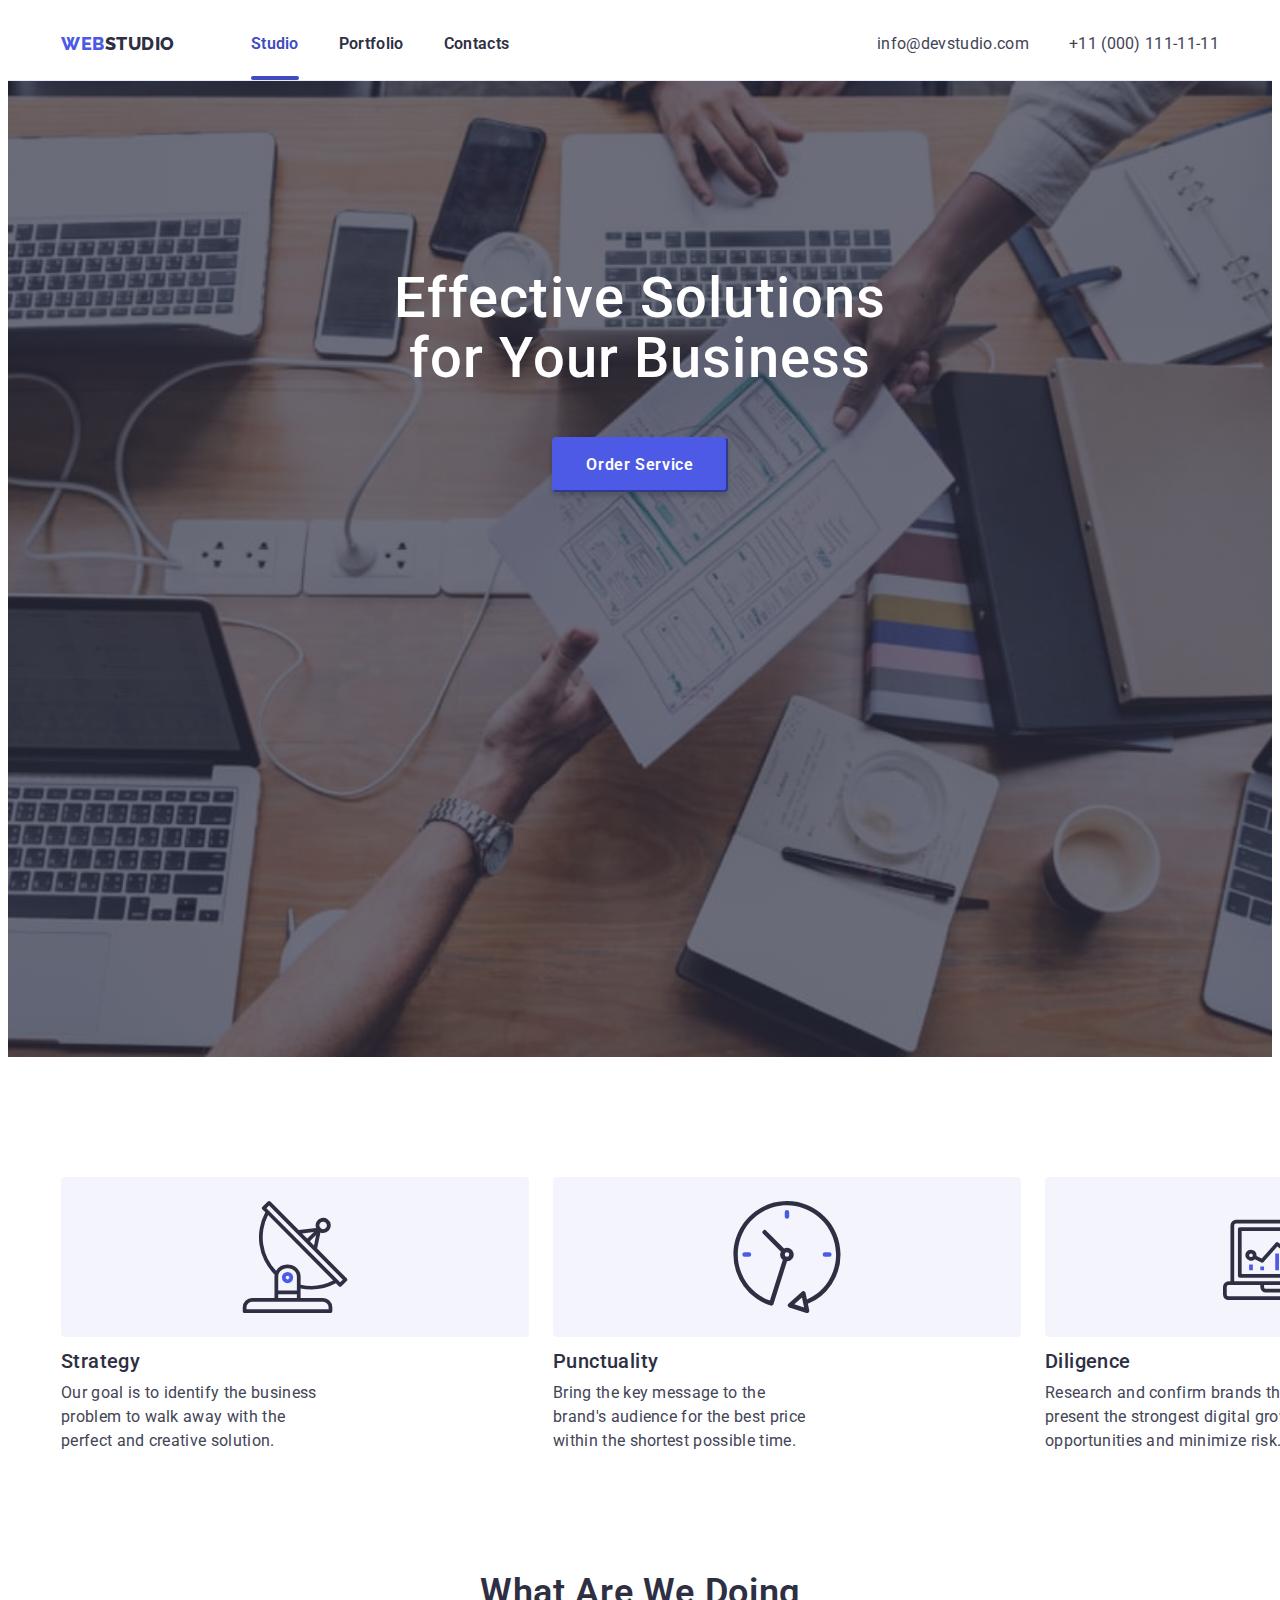
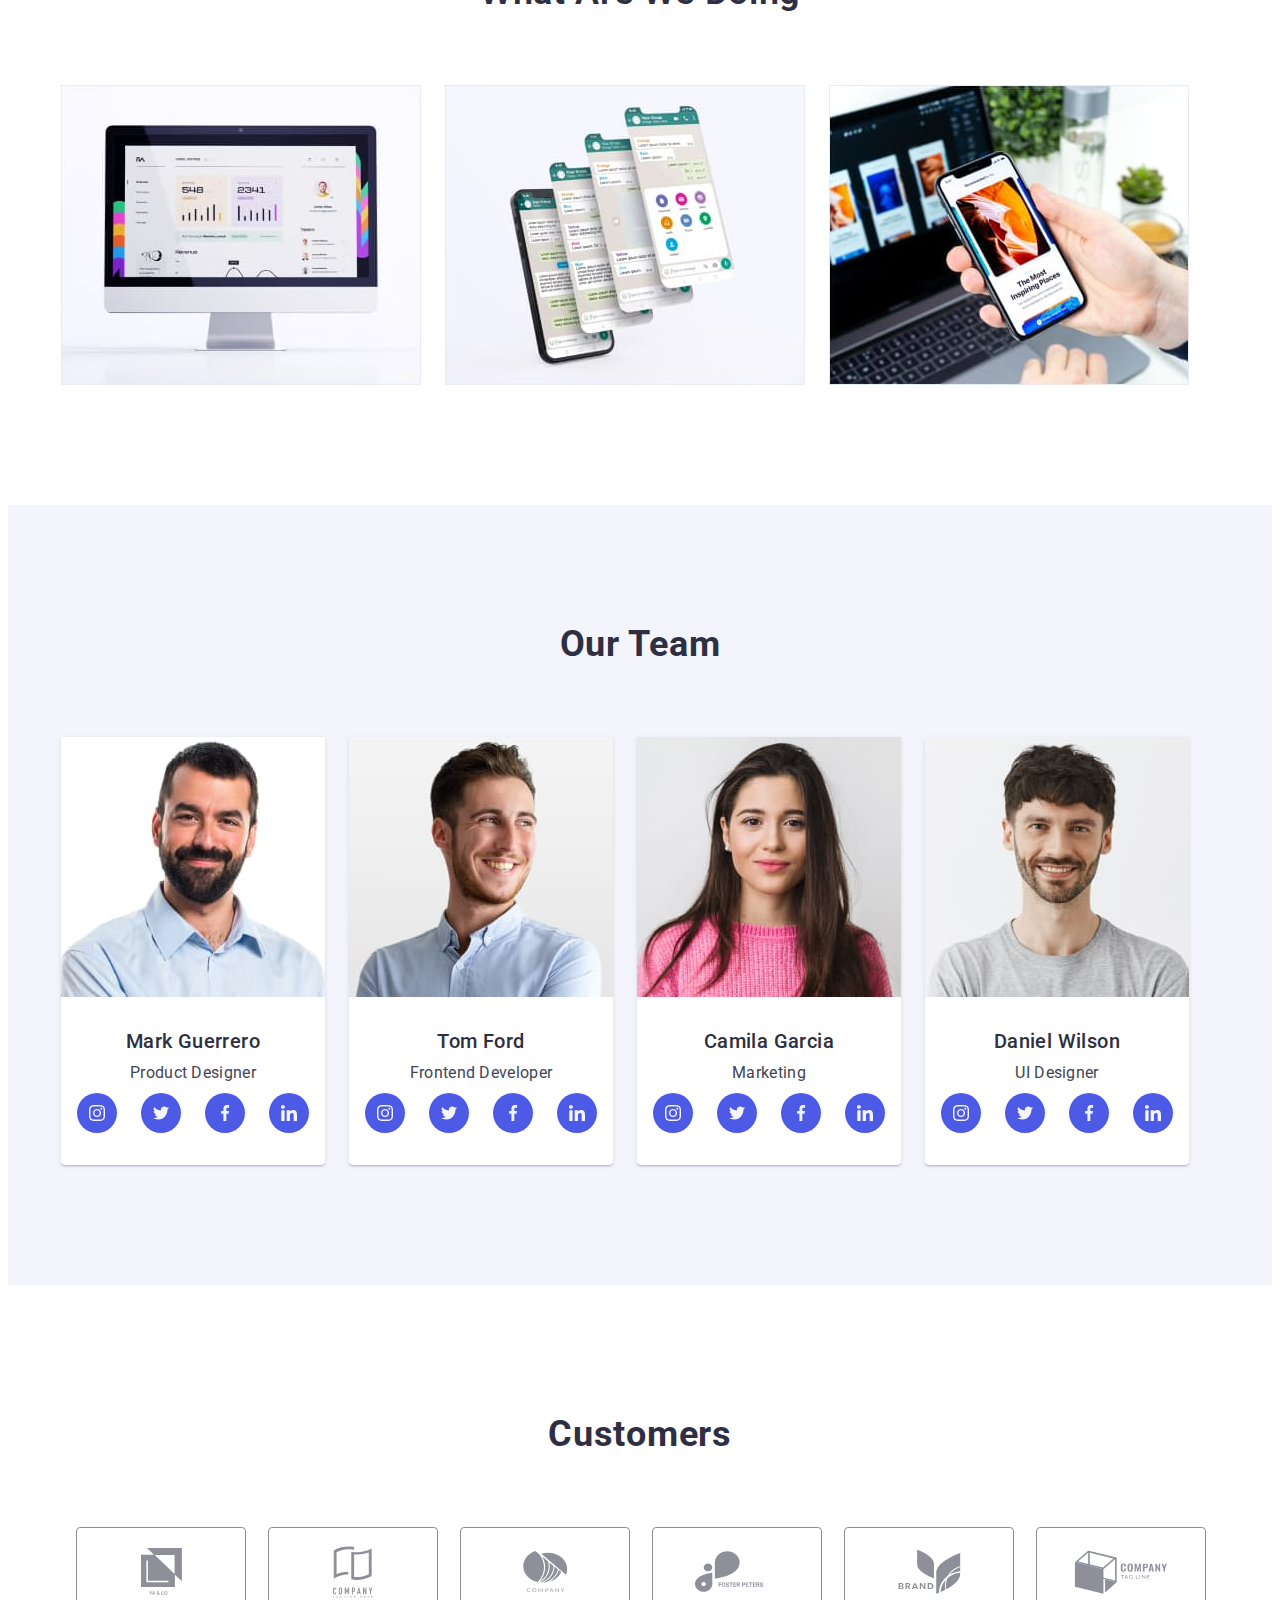
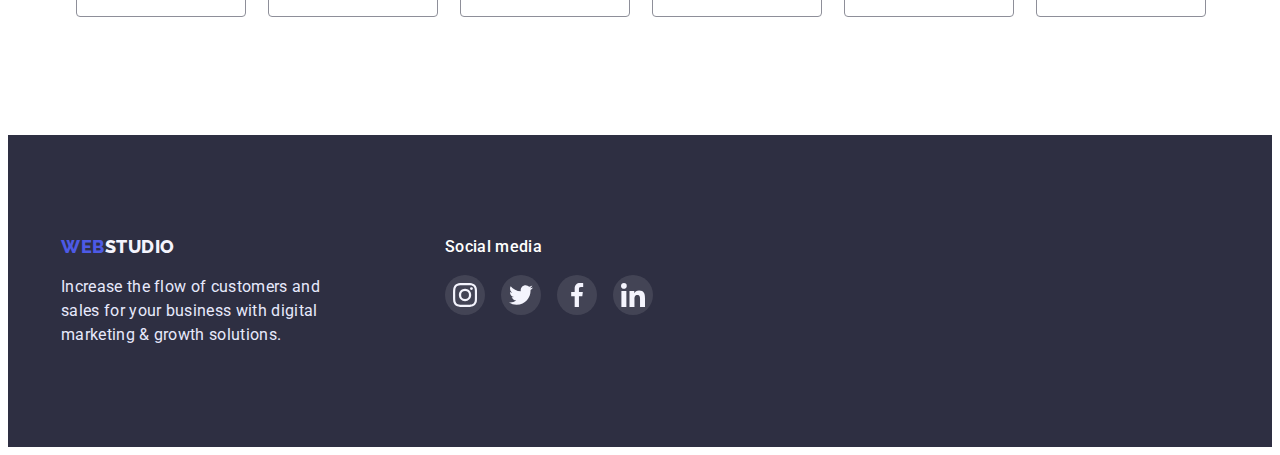
==== index.html @ 3ed66dbc "Initial commit" ====
<!DOCTYPE html>
<html lang="en">
  <head>
    <meta charset="UTF-8" />
    <meta http-equiv="X-UA-Compatible" content="IE=edge" />
    <meta name="viewport" content="width=device-width, initial-scale=1.0" />
    <title>Main Page</title>
    <link rel="preconnect" href="https://fonts.googleapis.com" />
    <link rel="preconnect" href="https://fonts.gstatic.com" crossorigin />
    <link
      href="https://fonts.googleapis.com/css2?family=Raleway:wght@800&family=Roboto:wght@400;500;700;900&display=swap"
      rel="stylesheet"
    />
    <link
      rel="stylesheet"
      href="https://cdnjs.cloudflare.com/ajax/libs/modern-normalize/1.1.0/modern-normalize.min.css"
      integrity="sha512-wpPYUAdjBVSE4KJnH1VR1HeZfpl1ub8YT/NKx4PuQ5NmX2tKuGu6U/JRp5y+Y8XG2tV+wKQpNHVUX03MfMFn9Q=="
      crossorigin="anonymous"
      referrerpolicy="no-referrer"
    />
    <link rel="stylesheet" href="./css/styles.css" />
  </head>
  <body class="page-body">
    <header class="page-header">
      <div class="container header-box">
        <nav class="nav-list">
          <a class="logo-link link" href="./index.html"
            >Web<span class="studio-logo">Studio</span>
          </a>
          <ul class="header-list list">
            <li class="item"><a class="header-link link current" href="./index.html">Studio</a></li>
            <li class="item"><a class="header-link link" href="./portfolio.html">Portfolio</a></li>
            <li class="item"><a class="header-link link" href="">Contacts</a></li>
          </ul>
        </nav>
        <ul class="header-list list">
          <li class="item">
            <a class="header-link-adress link" href="mailto:info@devstudio.com"
              >info@devstudio.com</a
            >
          </li>
          <li class="item">
            <a class="header-link-adress link" href="tel:110001111111">+11 (000) 111-11-11</a>
          </li>
        </ul>
      </div>
    </header>
    <main class="main-index">
      <section class="hero">
        <div class="hero-container container">
          <h1 class="hero-title">
            Effective Solutions <br />
            for Your Business
          </h1>
          <button class="hero-btn" type="button" data-modal-open>Order Service</button>
        </div>
      </section>
      <section class="values">
        <div class="values-container container">
          <h2 class="visually-hidden">values</h2>
          <ul class="values-list list">
            <li>
              <svg class="values-svg">
                <use class="values-svg-icon" href="./images/symbol-defs.svg#icon-antenna"></use>
              </svg>
              <h3 class="valyes-paragraf">Strategy</h3>
              <p class="values-text">
                Our goal is to identify the business problem to walk away with the perfect and
                creative solution.
              </p>
            </li>
            <li>
              <svg class="values-svg">
                <use class="values-svg-icon" href="./images/symbol-defs.svg#icon-clock"></use>
              </svg>
              <h3 class="valyes-paragraf">Punctuality</h3>
              <p class="values-text">
                Bring the key message to the brand's audience for the best price within the shortest
                possible time.
              </p>
            </li>
            <li>
              <svg class="values-svg">
                <use class="values-svg-icon" href="./images/symbol-defs.svg#icon-diagram"></use>
              </svg>
              <h3 class="valyes-paragraf">Diligence</h3>
              <p class="values-text">
                Research and confirm brands that present the strongest digital growth opportunities
                and minimize risk.
              </p>
            </li>
            <li>
              <svg class="values-svg">
                <use class="values-svg-icon" href="./images/symbol-defs.svg#icon-astronaut"></use>
              </svg>
              <h3 class="valyes-paragraf">Technologies</h3>
              <p class="values-text">
                Design practice focused on digital experiences. We bring forth a deep passion for
                problem-solving.
              </p>
            </li>
          </ul>
        </div>
      </section>
      <section class="work">
        <div class="container">
          <h2 class="work-title">What are we doing</h2>
          <ul class="work-list list">
            <li><img src="./images/img1.jpg" alt="monitor" width="360" height="300" /></li>
            <li><img src="./images/img2.jpg" alt="smartphone menu" width="360" height="300" /></li>
            <li><img src="./images/img3.jpg" alt="smartphone" width="360" height="300" /></li>
          </ul>
        </div>
      </section>
      <section class="team">
        <div class="container">
          <h2 class="team-title">Our Team</h2>
          <ul class="tem-list list">
            <li class="list-item">
              <img src="./images/foto1.jpg" alt="Mark Guerrero" width="264" height="260" />
              <div class="team-box">
                <h3 class="team-paragraf">Mark Guerrero</h3>
                <p class="team-text">Product Designer</p>
                <ul class="team-list-link list">
                  <li class="list-item-svg">
                    <a class="list-link-svg" href="">
                      <svg class="team-svg" width="16" height="16">
                        <use
                          class="team-svg-icon"
                          href="./images/symbol-defs.svg#icon-instagram"
                        ></use>
                      </svg>
                    </a>
                  </li>
                  <li class="list-item-svg">
                    <a class="list-link-svg" href="">
                      <svg class="team-svg" width="16" height="16">
                        <use
                          class="team-svg-icon"
                          href="./images/symbol-defs.svg#icon-twitter"
                        ></use>
                      </svg>
                    </a>
                  </li>
                  <li class="list-item-svg">
                    <a class="list-link-svg" href="">
                      <svg class="team-svg" width="16" height="16">
                        <use
                          class="team-svg-icon"
                          href="./images/symbol-defs.svg#icon-facebook"
                        ></use>
                      </svg>
                    </a>
                  </li>
                  <li class="list-item-svg">
                    <a class="list-link-svg" href="">
                      <svg class="team-svg" width="16" height="16">
                        <use
                          class="team-svg-icon"
                          href="./images/symbol-defs.svg#icon-linkedin"
                        ></use>
                      </svg>
                    </a>
                  </li>
                </ul>
              </div>
            </li>
            <li class="list-item">
              <img src="./images/foto2.jpg" alt="Tom Ford" width="264" height="260" />
              <div class="team-box">
                <h3 class="team-paragraf">Tom Ford</h3>
                <p class="team-text">Frontend Developer</p>
                <ul class="team-list-link list">
                  <li class="list-item-svg">
                    <a class="list-link-svg" href="">
                      <svg class="team-svg" width="16" height="16">
                        <use
                          class="team-svg-icon"
                          href="./images/symbol-defs.svg#icon-instagram"
                        ></use>
                      </svg>
                    </a>
                  </li>
                  <li class="list-item-svg">
                    <a class="list-link-svg" href="">
                      <svg class="team-svg" width="16" height="16">
                        <use
                          class="team-svg-icon"
                          href="./images/symbol-defs.svg#icon-twitter"
                        ></use>
                      </svg>
                    </a>
                  </li>
                  <li class="list-item-svg">
                    <a class="list-link-svg" href="">
                      <svg class="team-svg" width="16" height="16">
                        <use
                          class="team-svg-icon"
                          href="./images/symbol-defs.svg#icon-facebook"
                        ></use>
                      </svg>
                    </a>
                  </li>
                  <li class="list-item-svg">
                    <a class="list-link-svg" href="">
                      <svg class="team-svg" width="16" height="16">
                        <use
                          class="team-svg-icon"
                          href="./images/symbol-defs.svg#icon-linkedin"
                        ></use>
                      </svg>
                    </a>
                  </li>
                </ul>
              </div>
            </li>
            <li class="list-item">
              <img src="./images/foto3.jpg" alt="Camila Garcia" width="264" height="260" />
              <div class="team-box">
                <h3 class="team-paragraf">Camila Garcia</h3>
                <p class="team-text">Marketing</p>
                <ul class="team-list-link list">
                  <li class="list-item-svg">
                    <a class="list-link-svg" href="">
                      <svg class="team-svg" width="16" height="16">
                        <use
                          class="team-svg-icon"
                          href="./images/symbol-defs.svg#icon-instagram"
                        ></use>
                      </svg>
                    </a>
                  </li>
                  <li class="list-item-svg">
                    <a class="list-link-svg" href="">
                      <svg class="team-svg" width="16" height="16">
                        <use
                          class="team-svg-icon"
                          href="./images/symbol-defs.svg#icon-twitter"
                        ></use>
                      </svg>
                    </a>
                  </li>
                  <li class="list-item-svg">
                    <a class="list-link-svg" href="">
                      <svg class="team-svg" width="16" height="16">
                        <use
                          class="team-svg-icon"
                          href="./images/symbol-defs.svg#icon-facebook"
                        ></use>
                      </svg>
                    </a>
                  </li>
                  <li class="list-item-svg">
                    <a class="list-link-svg" href="">
                      <svg class="team-svg" width="16" height="16">
                        <use
                          class="team-svg-icon"
                          href="./images/symbol-defs.svg#icon-linkedin"
                        ></use>
                      </svg>
                    </a>
                  </li>
                </ul>
              </div>
            </li>
            <li class="list-item">
              <img src="./images/foto4.jpg" alt="Daniel Wilson" width="264" height="260" />
              <div class="team-box">
                <h3 class="team-paragraf">Daniel Wilson</h3>
                <p class="team-text">UI Designer</p>
                <ul class="team-list-link list">
                  <li class="list-item-svg">
                    <a class="list-link-svg" href="">
                      <svg class="team-svg" width="16" height="16">
                        <use
                          class="team-svg-icon"
                          href="./images/symbol-defs.svg#icon-instagram"
                        ></use>
                      </svg>
                    </a>
                  </li>
                  <li class="list-item-svg">
                    <a class="list-link-svg" href="">
                      <svg class="team-svg" width="16" height="16">
                        <use
                          class="team-svg-icon"
                          href="./images/symbol-defs.svg#icon-twitter"
                        ></use>
                      </svg>
                    </a>
                  </li>
                  <li class="list-item-svg">
                    <a class="list-link-svg" href="">
                      <svg class="team-svg" width="16" height="16">
                        <use
                          class="team-svg-icon"
                          href="./images/symbol-defs.svg#icon-facebook"
                        ></use>
                      </svg>
                    </a>
                  </li>
                  <li class="list-item-svg">
                    <a class="list-link-svg" href="">
                      <svg class="team-svg" width="16" height="16">
                        <use
                          class="team-svg-icon"
                          href="./images/symbol-defs.svg#icon-linkedin"
                        ></use>
                      </svg>
                    </a>
                  </li>
                </ul>
              </div>
            </li>
          </ul>
        </div>
      </section>
      <section class="customers">
        <div class="container">
          <h2 class="customers-title">Customers</h2>
          <ul class="customers-list list">
            <li class="customers-item">
              <a class="customers-link" href="">
                <svg class="cust-svg" width="41" height="47">
                  <use class="cust-icon" href="./images/symbol-defs.svg#icon-yaco"></use>
                </svg>
              </a>
            </li>
            <li class="customers-item">
              <a class="customers-link" href="">
                <svg class="cust-svg" width="40" height="52">
                  <use class="cust-icon" href="./images/symbol-defs.svg#icon-company-3"></use>
                </svg>
              </a>
            </li>
            <li class="customers-item">
              <a class="customers-link" href="">
                <svg class="cust-svg" width="44" height="41">
                  <use class="cust-icon" href="./images/symbol-defs.svg#icon-company-2"></use>
                </svg>
              </a>
            </li>
            <li class="customers-item">
              <a class="customers-link" href="">
                <svg class="cust-svg" width="84" height="41">
                  <use class="cust-icon" href="./images/symbol-defs.svg#icon-foster-peters"></use>
                </svg>
              </a>
            </li>
            <li class="customers-item">
              <a class="customers-link" href="">
                <svg class="cust-svg" width="63" height="45">
                  <use class="cust-icon" href="./images/symbol-defs.svg#icon-brand"></use>
                </svg>
              </a>
            </li>
            <li class="customers-item">
              <a class="customers-link" href="">
                <svg class="cust-svg" width="94" height="44">
                  <use class="cust-icon" href="./images/symbol-defs.svg#icon-company"></use>
                </svg>
              </a>
            </li>
          </ul>
        </div>
      </section>
    </main>
    <footer class="page-footer">
      <div class="container container-footer">
        <div class="footer-item">
          <a class="link link-footer" href="./index.html"
            >Web<span class="studio-logo-fot">Studio</span></a
          >
          <p class="footer-text">
            Increase the flow of customers and sales for your business with digital marketing &
            growth solutions.
          </p>
        </div>

        <div class="soc-box-footer">
          <h2 class="soc-text">Social media</h2>
          <ul class="team-list-link-footer list">
            <li class="list-item-svg-footer">
              <a class="list-link-svg-footer" href="">
                <svg class="team-svg-footer" width="24" height="24">
                  <use
                    class="team-svg-icon-footer"
                    href="./images/symbol-defs.svg#icon-instagram"
                  ></use>
                </svg>
              </a>
            </li>
            <li class="list-item-svg-footer">
              <a class="list-link-svg-footer" href="">
                <svg class="team-svg-footer" width="24" height="24">
                  <use
                    class="team-svg-icon-footer"
                    href="./images/symbol-defs.svg#icon-twitter"
                  ></use>
                </svg>
              </a>
            </li>
            <li class="list-item-svg-footer">
              <a class="list-link-svg-footer" href="">
                <svg class="team-svg-footer" width="24" height="24">
                  <use
                    class="team-svg-icon-footer"
                    href="./images/symbol-defs.svg#icon-facebook"
                  ></use>
                </svg>
              </a>
            </li>
            <li class="list-item-svg-footer">
              <a class="list-link-svg-footer" href="">
                <svg class="team-svg-footer" width="24" height="24">
                  <use
                    class="team-svg-icon-footer"
                    href="./images/symbol-defs.svg#icon-linkedin"
                  ></use>
                </svg>
              </a>
            </li>
          </ul>
        </div>
      </div>
    </footer>
    <div class="backdrop is-hidden" data-modal>
      <div class="modal">
        <button type="button" class="modal-close" data-modal-close>
          <svg class="modal-svg" width="8" height="8">
            <use class="modal-use" href="./images/symbol-defs.svg#icon-close"></use>
          </svg>
        </button>
        <p class="modal-title">Leave your contacts and we will call you back</p>
        <form class="modal-form">
          <div class="modal-field">
            <label for="user-name" class="input-text">Name</label>
            <input type="text" class="modal-input" name="user-name" required id="user-name" />
          </div>
          <div class="modal-field">
            <label for="user-tel" class="input-item">Phone</label>
            <input type="tel" class="modal-input" name="user-tel" required id="user-tel" />
          </div>
          <div class="modal-field">
            <label for="user-email" class="input-item">Email</label>
            <input type="email" class="modal-input" name="user-email" id="user-email" />
          </div>
          <button type="submit">Send</button>
        </form>
      </div>
    </div>
    <script src="./js/modal.js"></script>
  </body>
</html>
---- css/styles.css ----
:root {
  --main-light-color: #ffffff;
  --main-p-color: #434455;
  --main-text-color: #212121;
  --main-logo-color1: #2e2f42;
  --main-logo-color2: #4d5ae5;
  --main-hero-color: #2e2f42;
  --main-comand-bg-color: #f4f4fd;
  --main-button-color: #4d5ae5;
  --main-box-shadow-color: rgba(0, 0, 0, 0.15);
  /* --main-contact-color: rgba(255, 255, 255, 0.6); */
  --footer-text-color: #e7e9fc;
  --main-btn-color-2: #404bbf;
  --main-border-header: #e7e9fc;
  --main-item-color: #8e8f99;
  --timing-function: cubic-bezier(0.4, 0, 0.2, 1);
}

p,
h1,
h2,
h3,
h4,
h5,
h6 {
  margin: 0;
}

ul,
ol {
  margin: 0;
  padding: 0;
  letter-spacing: none;
}

img {
  display: block;
  max-width: 100%;
  height: auto;
}

button {
  cursor: pointer;
}

.list {
  list-style: none;
}

.link {
  text-decoration: none;
  transition: color 250ms var(--timing-function);
}
.link:hover,
.link:focus {
  color: var(--main-btn-color-2);
}

/* body */
.page-body {
  font-family: 'Roboto', sans-serif;
  color: var(--main-p-color);
  background-color: var(--main-light-color);
}
/* header */
.container {
  width: 1158px;
  padding-left: 15px;
  padding-right: 15px;
  margin: 0 auto;
}

.header-box {
  display: flex;
  align-items: center;
  margin-left: auto;
  justify-content: space-between;
}

.logo-link {
  font-family: 'Raleway', sans-serif;
  font-weight: 800;
  font-size: 18px;
  line-height: 1.33;
  display: flex;
  letter-spacing: 0.03em;
  text-transform: uppercase;
  color: var(--main-logo-color2);
  margin-right: 76px;
}

.studio-logo {
  color: var(--main-logo-color1);
}
.studio-logo-fot {
  color: var(--main-comand-bg-color);
}
.page-header {
  border-bottom: 1px solid var(--main-border-header);
}
.nav-list {
  display: flex;
  align-items: center;
}
.logo-link {
  padding-top: 24px;
  padding-bottom: 24px;
}
.header-list {
  display: flex;
  justify-content: space-between;
}

.item:not(:last-child) {
  margin-right: 40px;
}
.header-link {
  font-weight: 600;
  font-size: 16px;
  line-height: 1.5;
  letter-spacing: 0.02em;
  color: var(--main-logo-color1);
  flex: none;
  order: 1;
  flex-grow: 0;
  display: block;
  padding-top: 24px;
  padding-bottom: 24px;
  position: relative;
}

.header-link.current {
  color: var(--main-btn-color-2);
}

.header-link.current::after {
  content: '';
  width: 100%;
  height: 4px;

  background-color: var(--main-btn-color-2);
  display: block;
  border-radius: 2px;
  position: absolute;
  left: 0;
  bottom: 0;
}

.header-link-adress {
  font-weight: 400;
  font-size: 16px;
  line-height: 1.5;
  letter-spacing: 0.02em;
  color: var(--main-p-color);
  display: block;
  padding-top: 24px;
  padding-bottom: 24px;
}

/* main */

.hero {
  padding-top: 188px;
  padding-bottom: 188px;
  max-width: 1440px;
  height: 600px;
  margin: 0 auto;
  background-image: linear-gradient(rgba(46, 47, 66, 0.7), rgba(46, 47, 66, 0.7)),
    url(../images/hero-image.jpg);
  background-repeat: no-repeat;
  background-size: cover;
  background-position: center;
}
.hero-title {
  font-weight: 500;
  font-size: 56px;
  line-height: 1.07;

  color: var(--main-light-color);

  margin-bottom: 48px;
  margin-left: auto;
  margin-right: auto;
  width: 494px;

  text-align: center;
  letter-spacing: 0.02em;
}

.hero-btn {
  font-family: inherit;
  background: var(--main-button-color);
  box-shadow: 0px 4px 4px rgba(0, 0, 0, 0.15);
  border-radius: 4px;

  font-weight: 600;
  font-size: 16px;
  line-height: 1.19;
  display: flex;
  align-items: center;

  letter-spacing: 0.04em;
  color: var(--main-light-color);
  flex: none;
  order: 0;
  flex-grow: 0;

  display: flex;
  flex-direction: row;
  align-items: flex-start;
  padding: 16px 32px;
  gap: 10px;
  margin: 0 auto;

  border-color: var(--main-button-color);

  box-shadow: 0px 4px 4px rgba(0, 0, 0, 0.15);
  transition: background-color 250ms var(--timing-function), color 250ms var(--timing-function),
    box-shadow 250ms var(--timing-function), border-color 250ms var(--timing-function);
}
.hero-btn:hover,
.hero-btn:focus {
  background-color: var(--main-button-color);
  color: var(--main-light-color);
  cursor: pointer;
  border-color: var(--main-button-color);
  box-shadow: 0px 1px 6px rgba(46, 47, 66, 0.08), 0px 1px 1px rgba(46, 47, 66, 0.16),
    0px 2px 1px rgba(46, 47, 66, 0.08);
}

.hero-btn:active {
  background-color: var(--main-btn-color-2);
  border-color: var(--main-btn-color-2);
  box-shadow: 0px 4px 4px rgba(0, 0, 0, 0.15);
}

.values {
  padding-top: 120px;
  padding-bottom: 120px;
}

.values-container {
  margin: 0 auto;
}

.visually-hidden {
  position: absolute;
  white-space: nowrap;
  width: 1px;
  height: 1px;
  overflow: hidden;
  border: 0;
  padding: 0;
  clip: rect(0 0 0 0);
  clip-path: inset(50%);
  margin: -1px;
}
.values-list {
  display: flex;
  gap: 24px;
}
.valyes-paragraf {
  font-weight: 500;
  font-size: 20px;
  line-height: 1.2;
  letter-spacing: 0.02em;
  color: var(--main-logo-color1);
  flex: none;
  order: 0;
  flex-grow: 0;
  margin-bottom: 8px;
  margin-top: 8px;
}
.values-text {
  font-weight: 400;
  font-size: 16px;
  line-height: 1.5;
  letter-spacing: 0.02em;
  color: var(--main-p-color);
  flex: none;
  order: 1;
  flex-grow: 0;
  width: 264px;
}

.values-svg {
  width: 264px;
  height: 112px;
  left: 0px;
  top: 0px;
  background: var(--main-comand-bg-color);
  border-radius: 4px;
  margin: 0 auto;
  padding: 24px 102px;
}

.work {
  padding-bottom: 120px;
}
.work-title {
  font-weight: 600;
  font-size: 36px;
  line-height: 1.11;
  text-align: center;
  letter-spacing: 0.02em;
  text-transform: capitalize;
  color: var(--main-logo-color1);
  margin-bottom: 72px;
}
.work-list {
  display: flex;
  gap: 24px;
}
.team {
  background: var(--main-comand-bg-color);
  padding-top: 120px;
  padding-bottom: 120px;
}

.list-item {
  background-color: var(--main-light-color);
  box-shadow: 0px 1px 6px rgba(46, 47, 66, 0.08), 0px 1px 1px rgba(46, 47, 66, 0.16),
    0px 2px 1px rgba(46, 47, 66, 0.08);
  border-radius: 0px 0px 4px 4px;
}
.team-title {
  font-weight: 700;
  font-size: 36px;
  line-height: 1.11;
  text-align: center;
  letter-spacing: 0.02em;
  text-transform: capitalize;
  color: var(--main-logo-color1);
  margin-bottom: 72px;
}
.tem-list {
  display: flex;
  gap: 24px;
}
.team-paragraf {
  font-weight: 500;
  font-size: 20px;
  line-height: 1.2;
  letter-spacing: 0.02em;
  text-transform: capitalize;
  color: var(--main-logo-color1);
  margin-bottom: 8px;
}
.team-text {
  font-weight: 400;
  font-size: 16px;
  line-height: 1.5;
  letter-spacing: 0.02em;
  color: var(--main-p-color);
  margin-bottom: 8px;
}

.team-box {
  text-align: center;
  margin-top: 32px;
  margin-bottom: 32px;
}

.team-list-link {
  display: flex;
  justify-content: center;
  gap: 24px;
}

.list-item-svg {
  height: 40px;
  width: 40px;
}

.list-link-svg {
  width: 100%;
  height: 100%;
  border-radius: 50%;
  background-color: var(--main-button-color);
  display: flex;
  align-items: center;
  justify-content: center;
  transition: background-color 250ms var(--timing-function);
}

.list-link-svg:hover,
.list-link-svg:focus {
  background-color: var(--main-btn-color-2);
}

.customers {
  padding-top: 130px;
  padding-bottom: 120px;
}
.customers-title {
  font-weight: 700;
  font-size: 36px;
  line-height: 1.11;
  text-align: center;
  letter-spacing: 0.02em;
  text-transform: capitalize;
  color: var(--main-logo-color1);
  margin-bottom: 72px;
}
.customers-list {
  display: flex;
  justify-content: center;
  gap: 24px;
}
.customers-item {
  width: 168px;
  height: 88px;
}

.customers-link {
  width: 100%;
  height: 100%;
  display: flex;
  align-items: center;
  justify-content: center;
  fill: var(--main-item-color);
  transition: fill 250ms var(--timing-function), border-color 250ms var(--timing-function);
  border: 1px solid #8e8f99;
  border-radius: 4px;
}

.customers-link:hover,
.customers-link:focus {
  fill: var(--main-logo-color2);
  border: 1px solid var(--main-logo-color2);
}

/* footer */

.container-footer {
  display: flex;
}
.page-footer {
  background: var(--main-hero-color);
  padding-top: 100px;
  padding-bottom: 100px;
}

.link-footer {
  margin-bottom: 16px;
  font-family: 'Raleway', sans-serif;
  font-weight: 800;
  font-size: 18px;
  line-height: 1.33;
  display: flex;
  letter-spacing: 0.03em;
  text-transform: uppercase;
  color: var(--main-logo-color2);
}
.footer-text {
  font-weight: 400;
  font-size: 16px;
  line-height: 1.5;
  letter-spacing: 0.02em;
  color: var(--footer-text-color);
  width: 264px;
}

.soc-box-footer {
  margin-left: 120px;
}

.soc-text {
  font-weight: 500;
  font-size: 16px;
  line-height: 1.5;
  letter-spacing: 0.02em;
  color: var(--main-light-color);
  display: block;
  margin-bottom: 16px;
}

.team-list-link-footer {
  display: flex;
  justify-content: center;
  gap: 16px;
}

.list-item-svg-footer {
  height: 40px;
  width: 40px;
}

.list-link-svg-footer {
  width: 100%;
  height: 100%;
  border-radius: 50%;
  background-color: rgba(255, 255, 255, 0.1);
  display: flex;
  align-items: center;
  justify-content: center;
  transition: background-color 250ms var(--timing-function);
}

.list-link-svg-footer:hover,
.list-link-svg-footer:focus {
  background-color: #31d0aa;
}

/* portfolio */

.portfolio {
  padding-top: 96px;
  padding-bottom: 120px;
}

.pl-btn {
  display: flex;

  justify-content: center;
  gap: 24px;
  margin-bottom: 72px;
}

.pl-card {
  display: flex;
  column-gap: 24px;
  row-gap: 48px;
  flex-wrap: wrap;
}

.portfolio-btn {
  font-family: inherit;
  background: var(--main-comand-bg-color);
  border-color: var(--main-comand-bg-color);
  border: 1px solid var(--main-border-header);
  border-radius: 4px;
  flex: none;
  order: 1;
  flex-grow: 0;
  color: var(--main-logo-color2);
  font-weight: 600;
  font-size: 16px;
  line-height: 1.5;

  display: flex;
  flex-direction: row;
  justify-content: center;
  align-items: center;
  padding: 12px 24px;

  width: 116px;
  height: 48px;
  transition: background-color 250ms var(--timing-function), color 250ms var(--timing-function),
    box-shadow 250ms var(--timing-function), border-color 250ms var(--timing-function);
}

.portfolio-btn:hover,
.portfolio-btn:focus {
  background-color: var(--main-button-color);
  color: var(--main-light-color);
  cursor: pointer;
  box-shadow: 0px 3px 1px rgba(0, 0, 0, 0.1), 0px 2px 1px rgba(0, 0, 0, 0.08),
    0px 2px 2px rgba(0, 0, 0, 0.12);
  border-color: var(--main-button-color);
}

.portfolio-pgf {
  font-weight: 500;
  font-size: 20px;
  line-height: 1.2;
  letter-spacing: 0.02em;
  color: var(--main-logo-color1);
  flex: none;
  order: 0;
  flex-grow: 0;
  margin-bottom: 8px;
}
.portfolio-text {
  font-weight: 400;
  font-size: 16px;
  line-height: 1.5;
  letter-spacing: 0.02em;
  color: var(--main-p-color);
  flex: none;
  order: 1;
  flex-grow: 0;
}

.item-card {
  background-color: --main-light-color;
  box-shadow: 0px 1px 6px rgba(46, 47, 66, 0.08);
  cursor: pointer;
  transition: box-shadow 250ms var(--timing-function);
}

.item-card:hover,
.item-card:focus {
  box-shadow: 0px 1px 6px rgba(46, 47, 66, 0.08), 0px 1px 1px rgba(46, 47, 66, 0.16),
    0px 2px 1px rgba(46, 47, 66, 0.08);
}

.img-overlay {
  position: relative;
  overflow: hidden;
}

.animation-card-text {
  font-style: normal;
  height: 100%;
  width: 100%;
  font-size: 16px;
  line-height: 1.5;
  letter-spacing: 0.02em;
  color: var(--main-comand-bg-color);

  position: absolute;
  left: 0px;
  top: 0px;

  background-color: var(--main-button-color);
  background-blend-mode: soft-light;
  mix-blend-mode: normal;
  padding-top: 40px;
  padding-left: 32px;
  padding-bottom: 164px;
  padding-right: 32px;
  transform: translateY(100%);
  transition: transform 250ms var(--timing-function);
}

.item-card:hover .animation-card-text {
  transform: translateY(0%);
}

.card-text {
  padding: 32px 16px;
  border: 1px solid var(--main-border-header);
  border-top: none;
}

.item-card .img-item {
  overflow: hidden;
}

/* модальне вікно */

.backdrop {
  position: fixed;
  top: 0;
  width: 100%;
  height: 100%;
  background: rgba(46, 47, 66, 0.4);
  transition: opacity 300ms linear, visibility 300ms linear;
}

.modal {
  position: absolute;
  top: 50%;
  left: 50%;
  width: 408px;
  min-height: 576px;
  background: #fcfcfc;
  box-shadow: 0px 1px 1px rgba(0, 0, 0, 0.14), 0px 1px 3px rgba(0, 0, 0, 0.12),
    0px 2px 1px rgba(0, 0, 0, 0.2);
  border-radius: 4px;
  transform: translate(-50%, -50%) scale(1);
  transition: transform 300ms linear;
  padding: 24px;
}

.backdrop.is-hidden .modal {
  transform: translate(-50%, -50%) scale(0);
}

.modal-close {
  background: #e7e9fc;
  border: 1px solid rgba(0, 0, 0, 0.1);
  border-radius: 50%;
  display: block;
  margin-left: auto;
  margin-bottom: 24px;
}

.modal-svg {
  fill: #000;
}

.is-hidden {
  opacity: 0;
  visibility: hidden;
  pointer-events: none;
}

.modal-title {
  font-style: normal;
  font-weight: 500;
  font-size: 16px;
  line-height: 1.5;
  text-align: center;
  letter-spacing: 0.02em;
  color: var(--main-hero-color);
  margin-bottom: 14px;
}

.modal-input {
  width: 100%;
  height: 40px;
  background-color: transparent;
  border: 1px solid rgba(33, 33, 33, 0.2);
  border-radius: 4px;
  /* margin-bottom: 26px; */
  padding-left: 24px;
}

.modal-field {
  margin-bottom: 8px;
}

.input-text {
  font-weight: 400;
  font-size: 12px;
  line-height: 1.33;
  letter-spacing: 0.04em;
  color: var(--main-item-color);
}

.input-item {
  font-style: normal;
  font-weight: 400;
  font-size: 12px;
  line-height: 1.17;
  letter-spacing: 0.01em;
  color: var(--main-item-color);
}
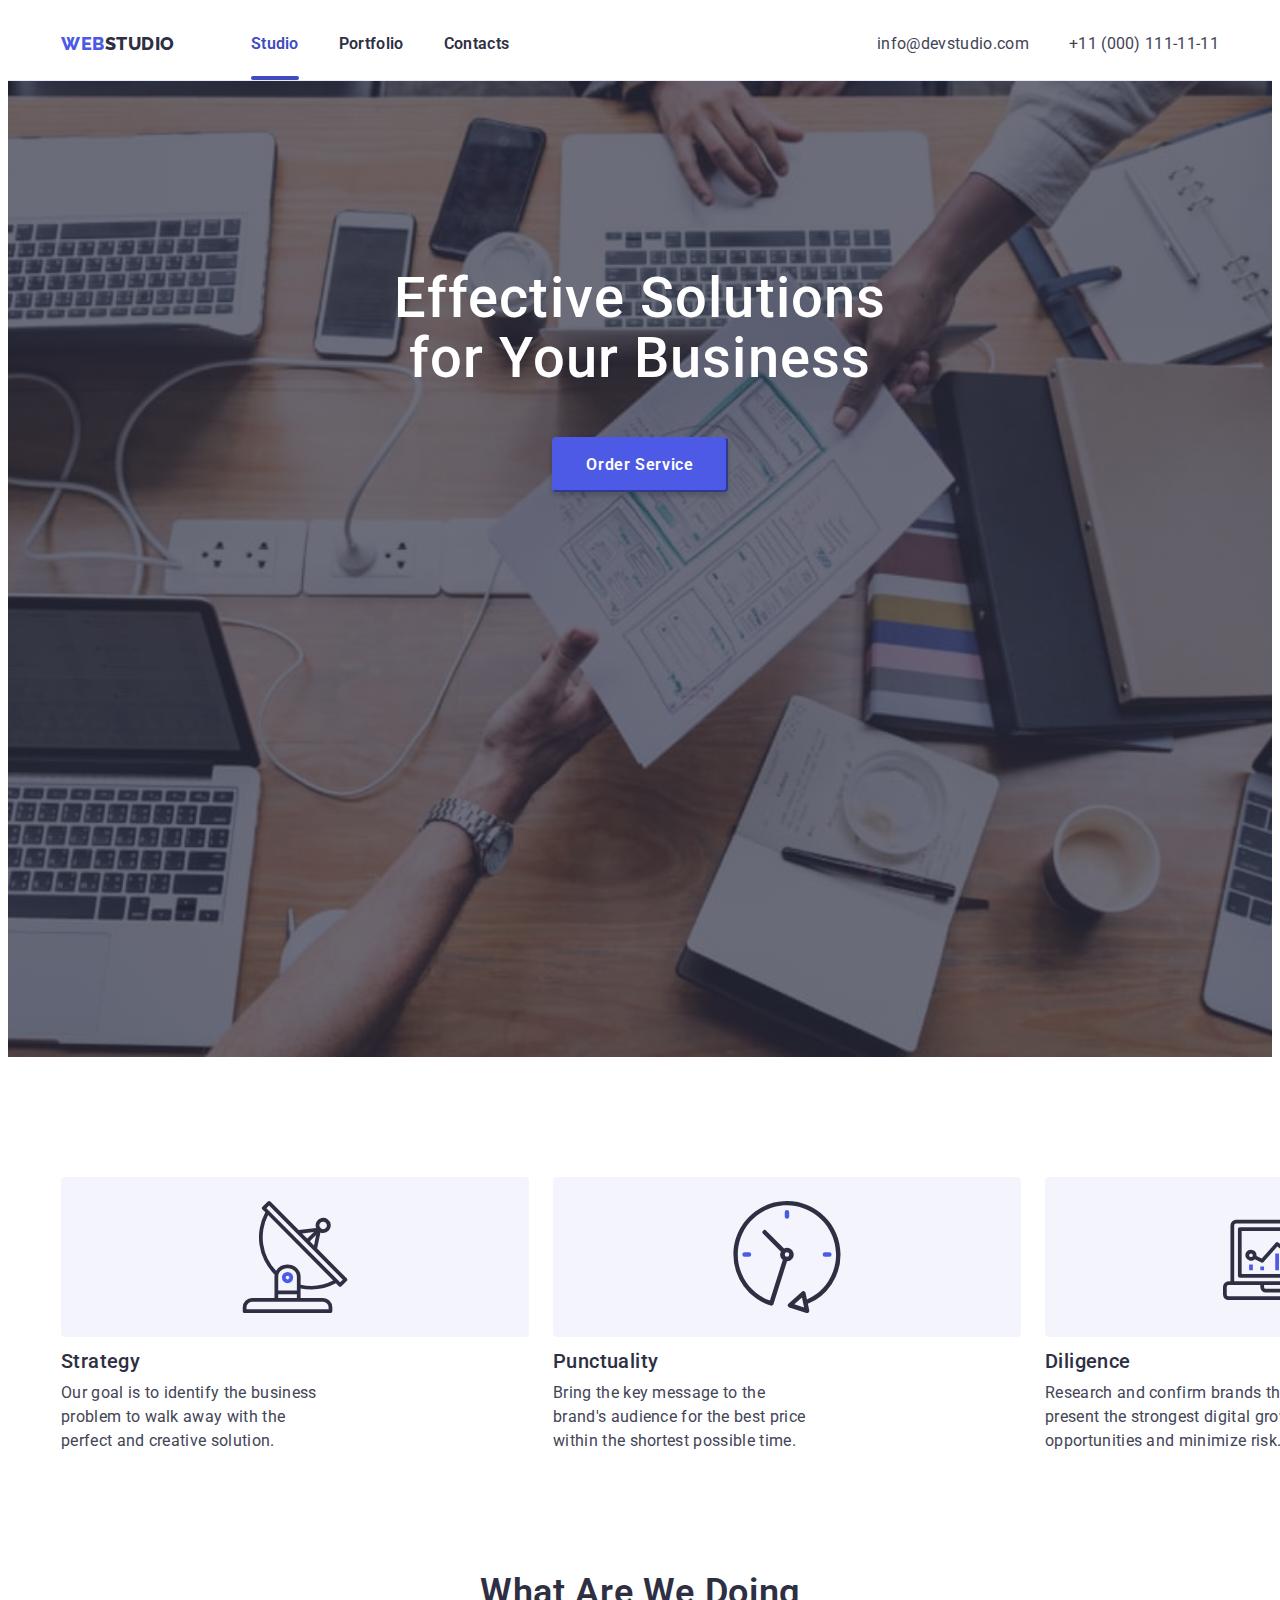
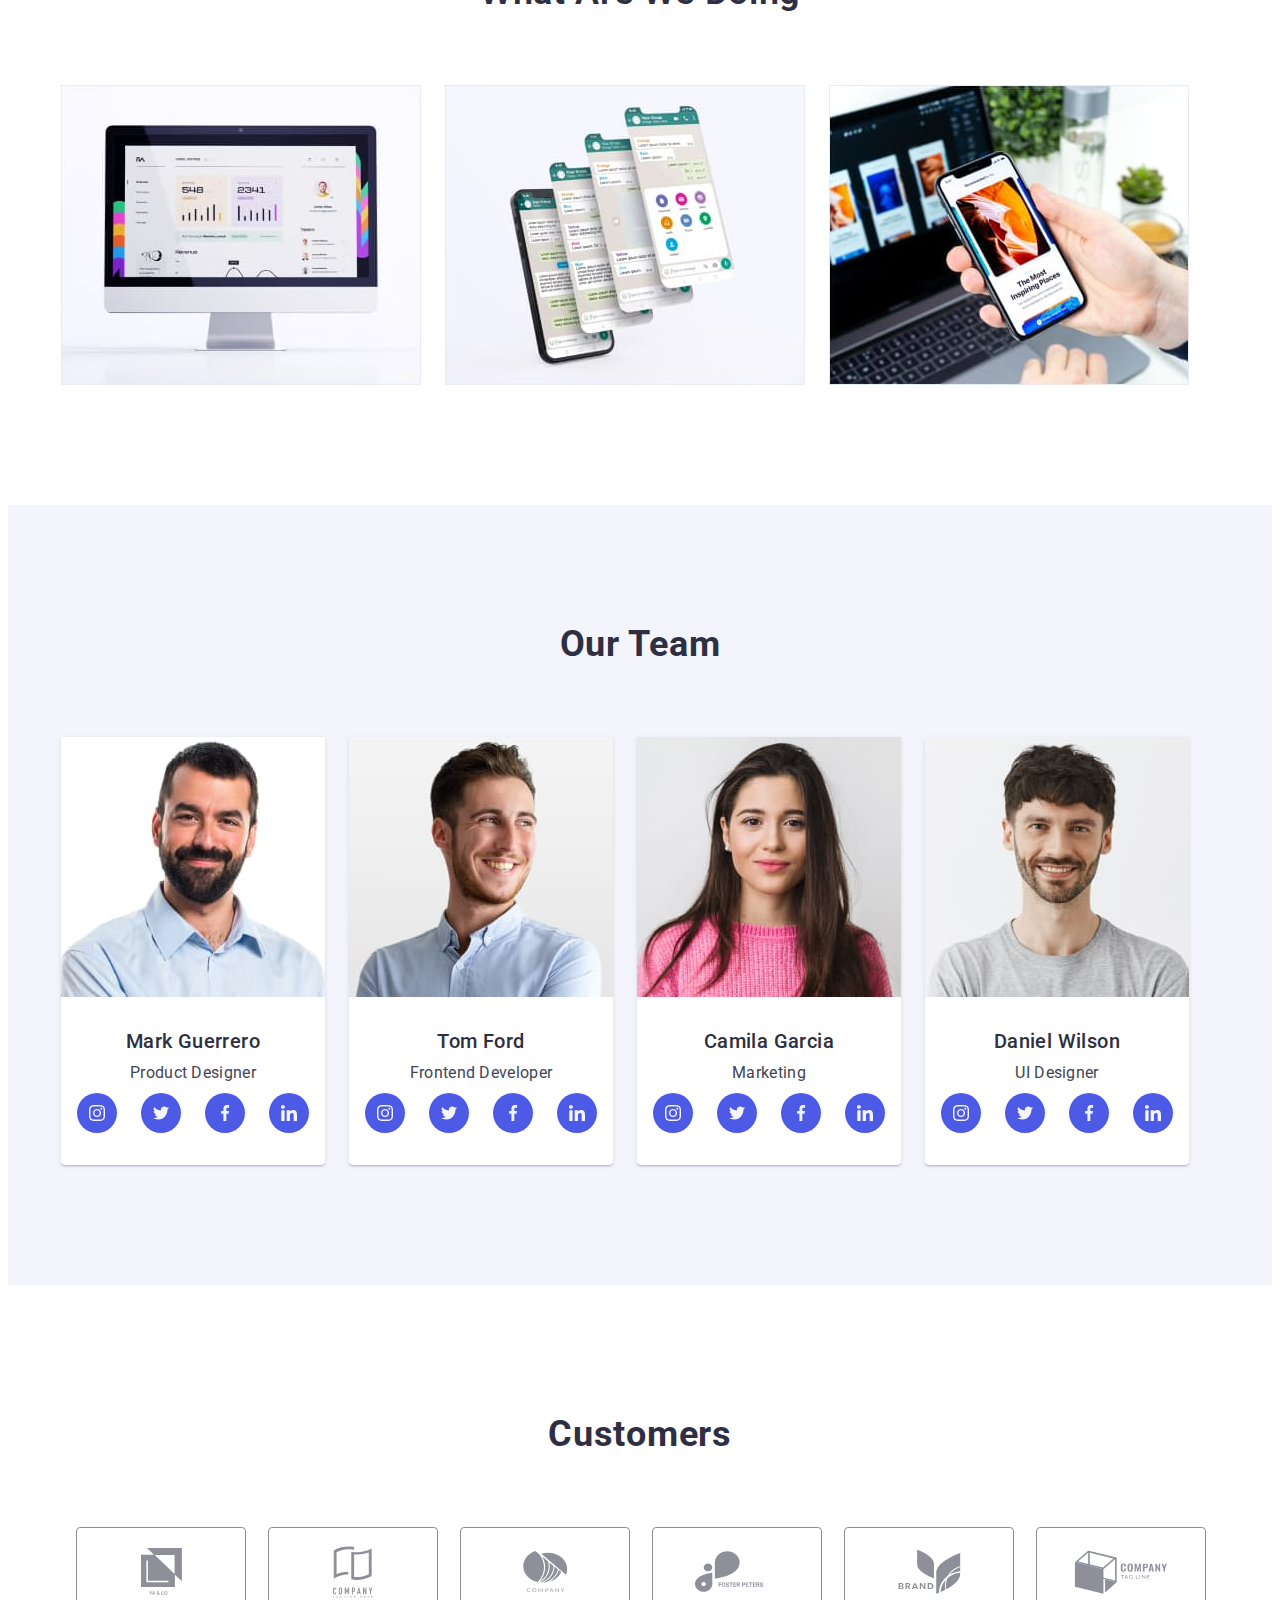
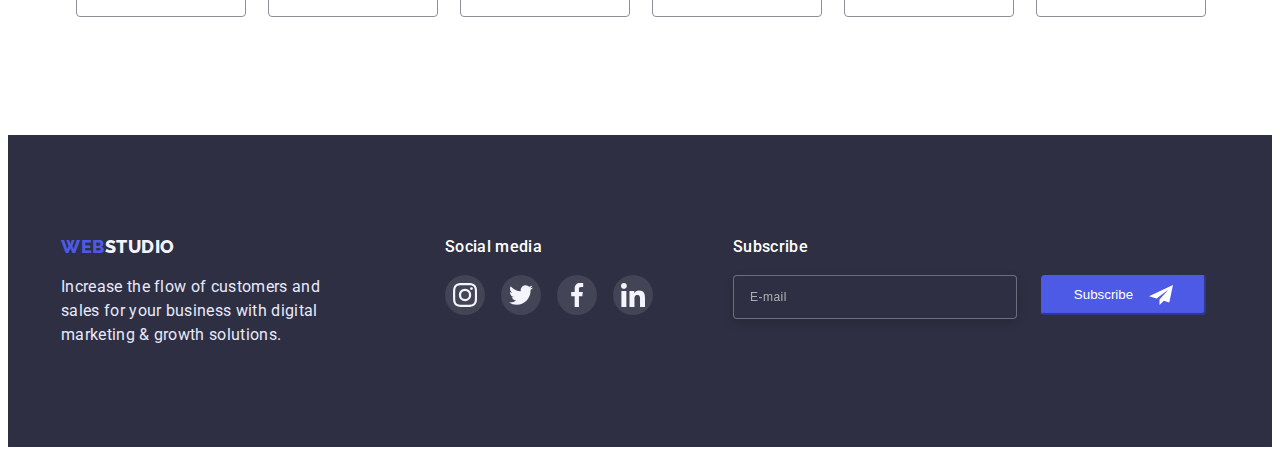
==== commit d4e302f4: "final DZ6" ====
--- a/index.html
+++ b/index.html
@@ -422,6 +422,27 @@
             </li>
           </ul>
         </div>
+        <div class="sub-container">
+          <form class="sub-form">
+            <label for="subscribe" class="sub-text">Subscribe</label>
+            <div class="sub-container-btn">
+              <input
+                type="email"
+                class="sub-input"
+                name="user-email"
+                placeholder="E-mail"
+                id="subscribe"
+                required
+              />
+              <button class="sub-button" type="submit">
+                Subscribe
+                <svg class="sub-svg" width="24" height="24">
+                  <use class="sub-use" href="./images/symbol-defs.svg#icon-frame"></use>
+                </svg>
+              </button>
+            </div>
+          </form>
+        </div>
       </div>
     </footer>
     <div class="backdrop is-hidden" data-modal>
@@ -435,17 +456,62 @@
         <form class="modal-form">
           <div class="modal-field">
             <label for="user-name" class="input-text">Name</label>
-            <input type="text" class="modal-input" name="user-name" required id="user-name" />
+            <div class="input-wrap">
+              <input type="text" class="modal-input" name="user-name" required id="user-name" />
+              <svg class="input-icon" width="18" height="18">
+                <use href="./images/symbol-defs.svg#icon-person"></use>
+              </svg>
+            </div>
           </div>
           <div class="modal-field">
             <label for="user-tel" class="input-item">Phone</label>
-            <input type="tel" class="modal-input" name="user-tel" required id="user-tel" />
+            <div class="input-wrap">
+              <input type="tel" class="modal-input" name="user-tel" required id="user-tel" />
+              <svg class="input-icon" width="18" height="24">
+                <use href="./images/symbol-defs.svg#icon-phone"></use>
+              </svg>
+            </div>
           </div>
           <div class="modal-field">
             <label for="user-email" class="input-item">Email</label>
-            <input type="email" class="modal-input" name="user-email" id="user-email" />
+            <div class="input-wrap">
+              <input type="email" class="modal-input" name="user-email" id="user-email" />
+              <svg class="input-icon" width="18" height="24">
+                <use href="./images/symbol-defs.svg#icon-email"></use>
+              </svg>
+            </div>
           </div>
-          <button type="submit">Send</button>
+          <div class="modal-field">
+            <label for="user-text" class="input-item">Comment</label>
+            <textarea
+              class="modal-comet"
+              placeholder="Text input"
+              name="user-text"
+              id="user-text"
+            ></textarea>
+          </div>
+          <div class="modal-field">
+            <input
+              type="checkbox"
+              class="accept-input visually-hidden"
+              name="accept"
+              id="accept"
+              value="accept"
+              required
+            />
+            <label class="accept-text" for="accept">
+              <span class="accept-text-span">
+                <svg class="check-icon" width="10" height="8">
+                  <use href="./images/symbol-defs.svg#icon-chek"></use>
+                </svg>
+              </span>
+              I accept the terms and conditions of the
+              <a class="accept-link" href="">Privacy Policy</a>
+            </label>
+          </div>
+          <div class="container-modal-btn">
+            <button class="modal-button" type="submit">Send</button>
+          </div>
         </form>
       </div>
     </div>
--- a/css/styles.css
+++ b/css/styles.css
@@ -220,10 +220,10 @@
 }
 .hero-btn:hover,
 .hero-btn:focus {
-  background-color: var(--main-button-color);
+  background-color: var(--main-btn-color-2);
   color: var(--main-light-color);
   cursor: pointer;
-  border-color: var(--main-button-color);
+  border-color: var(--main-btn-color-2);
   box-shadow: 0px 1px 6px rgba(46, 47, 66, 0.08), 0px 1px 1px rgba(46, 47, 66, 0.16),
     0px 2px 1px rgba(46, 47, 66, 0.08);
 }
@@ -500,6 +500,73 @@
 .list-link-svg-footer:hover,
 .list-link-svg-footer:focus {
   background-color: #31d0aa;
+}
+
+.sub-text {
+  font-style: normal;
+  font-weight: 500;
+  font-size: 16px;
+  line-height: 1.5;
+  letter-spacing: 0.02em;
+  color: #ffffff;
+  
+}
+
+.sub-container {
+  margin-left: 80px;
+}
+
+.sub-input {
+  width: 264px;
+  height: 40px;
+  border: 1px solid rgba(255, 255, 255, 0.3);
+  filter: drop-shadow(0px 4px 4px rgba(0, 0, 0, 0.15));
+  border-radius: 4px;
+  background-color: var(--main-hero-color);
+  outline: none;
+  padding-left: 16px;
+  color: #ffffff;
+}
+
+.sub-input::placeholder {
+  font-style: normal;
+  font-weight: 400;
+  font-size: 12px;
+  line-height: 24px;
+  display: flex;
+  align-items: center;
+  letter-spacing: 0.04em;
+  color: rgba(255, 255, 255, 0.6);
+}
+
+.sub-button {
+  width: 165px;
+  height: 40px;
+  background: var(--main-button-color);
+  border-color: var(--main-button-color);
+  border-radius: 4px;
+  color: #ffffff;
+  fill: #ffffff;
+  margin-left: 24px;
+  display: flex;
+  flex-direction: row;
+  justify-content: center;
+  align-items: center;
+  gap: 16px;
+  transition: background-color 250ms var(--timing-function),
+    border-color 250ms var(--timing-function);
+}
+
+.sub-button:hover,
+.sub-button:focus {
+  background-color: var(--main-btn-color-2);
+  cursor: pointer;
+  border-color: var(--main-btn-color-2);
+}
+
+.sub-container-btn {
+  display: flex;
+  margin-top: 16px;
 }
 
 /* portfolio */
@@ -675,10 +742,27 @@
   display: block;
   margin-left: auto;
   margin-bottom: 24px;
+  display: flex;
+  align-items: center;
+  justify-content: center;
+  width: 24px;
+  height: 24px;
+  transition: background-color 250ms var(--timing-function);
+}
+
+.modal-close:hover,
+.modal-close:focus {
+  background-color: var(--main-btn-color-2);
+  border: none;
+}
+
+.modal-close:hover > .modal-svg {
+  fill: #ffffff;
 }
 
 .modal-svg {
   fill: #000;
+  transition: fill 250ms var(--timing-function);
 }
 
 .is-hidden {
@@ -696,6 +780,14 @@
   letter-spacing: 0.02em;
   color: var(--main-hero-color);
   margin-bottom: 14px;
+}
+
+.modal-field {
+  margin-bottom: 8px;
+}
+
+.input-wrap {
+  position: relative;
 }
 
 .modal-input {
@@ -704,12 +796,49 @@
   background-color: transparent;
   border: 1px solid rgba(33, 33, 33, 0.2);
   border-radius: 4px;
-  /* margin-bottom: 26px; */
-  padding-left: 24px;
-}
-
-.modal-field {
-  margin-bottom: 8px;
+  padding-left: 38px;
+  outline: none;
+  transition: border-color 250ms var(--timing-function);
+}
+
+.modal-comet {
+  width: 100%;
+  height: 120px;
+  background-color: transparent;
+  border: 1px solid rgba(33, 33, 33, 0.2);
+  border-radius: 4px;
+  padding-left: 16px;
+  padding-top: 8px;
+  outline: none;
+  resize: none;
+  transition: border-color 250ms var(--timing-function);
+}
+
+.modal-comet::placeholder {
+  font-size: 12px;
+  line-height: 1.33;
+  letter-spacing: 0.04em;
+  color: rgba(117, 117, 117, 0.5);
+}
+
+.modal-input:focus {
+  border-color: var(--main-button-color);
+}
+
+.modal-input:focus + .input-icon {
+  fill: var(--main-button-color);
+}
+
+.modal-comet:focus {
+  border-color: var(--main-button-color);
+}
+
+.input-icon {
+  position: absolute;
+  left: 16px;
+  top: 50%;
+  transform: translateY(-50%);
+  transition: fill 250ms var(--timing-function);
 }
 
 .input-text {
@@ -721,10 +850,86 @@
 }
 
 .input-item {
+  display: inline-block;
   font-style: normal;
   font-weight: 400;
   font-size: 12px;
   line-height: 1.17;
   letter-spacing: 0.01em;
   color: var(--main-item-color);
-}
+  margin-bottom: 4px;
+}
+
+.accept-text {
+  display: flex;
+  align-items: center;
+  font-style: normal;
+  font-weight: 400;
+  font-size: 12px;
+  line-height: 1.33;
+  letter-spacing: 0.04em;
+  color: #757575;
+  margin-bottom: 24px;
+}
+
+.accept-text-span {
+  width: 16px;
+  height: 16px;
+  border: 1.25px solid #2e2f42;
+  border-radius: 2px;
+  display: flex;
+  justify-content: center;
+  align-items: center;
+  margin-right: 8px;
+  fill: transparent;
+}
+
+.accept-input:checked + .accept-text span {
+  background-color: var(--main-btn-color-2);
+  border: none;
+  fill: var(--main-comand-bg-color);
+}
+
+.accept-link {
+  margin-left: 5px;
+  color: var(--main-button-color);
+}
+
+.container-modal-btn {
+  display: flex;
+  justify-content: center;
+}
+
+.modal-button {
+  width: 169px;
+  height: 56px;
+
+  background: var(--main-button-color);
+  box-shadow: 0px 4px 4px rgba(0, 0, 0, 0.15);
+  border-radius: 4px;
+  border-color: var(--main-button-color);
+
+  font-style: normal;
+  font-weight: 500;
+  font-size: 16px;
+  line-height: 1.5;
+  display: flex;
+  align-items: center;
+  text-align: center;
+  justify-content: center;
+  letter-spacing: 0.04em;
+  color: #ffffff;
+
+  transition: background-color 250ms var(--timing-function), color 250ms var(--timing-function),
+    box-shadow 250ms var(--timing-function), border-color 250ms var(--timing-function);
+}
+
+.modal-button:hover,
+.modal-button:focus {
+  background-color: var(--main-btn-color-2);
+  color: var(--main-light-color);
+  cursor: pointer;
+  border-color: var(--main-btn-color-2);
+  box-shadow: 0px 1px 6px rgba(46, 47, 66, 0.08), 0px 1px 1px rgba(46, 47, 66, 0.16),
+    0px 2px 1px rgba(46, 47, 66, 0.08);
+}
